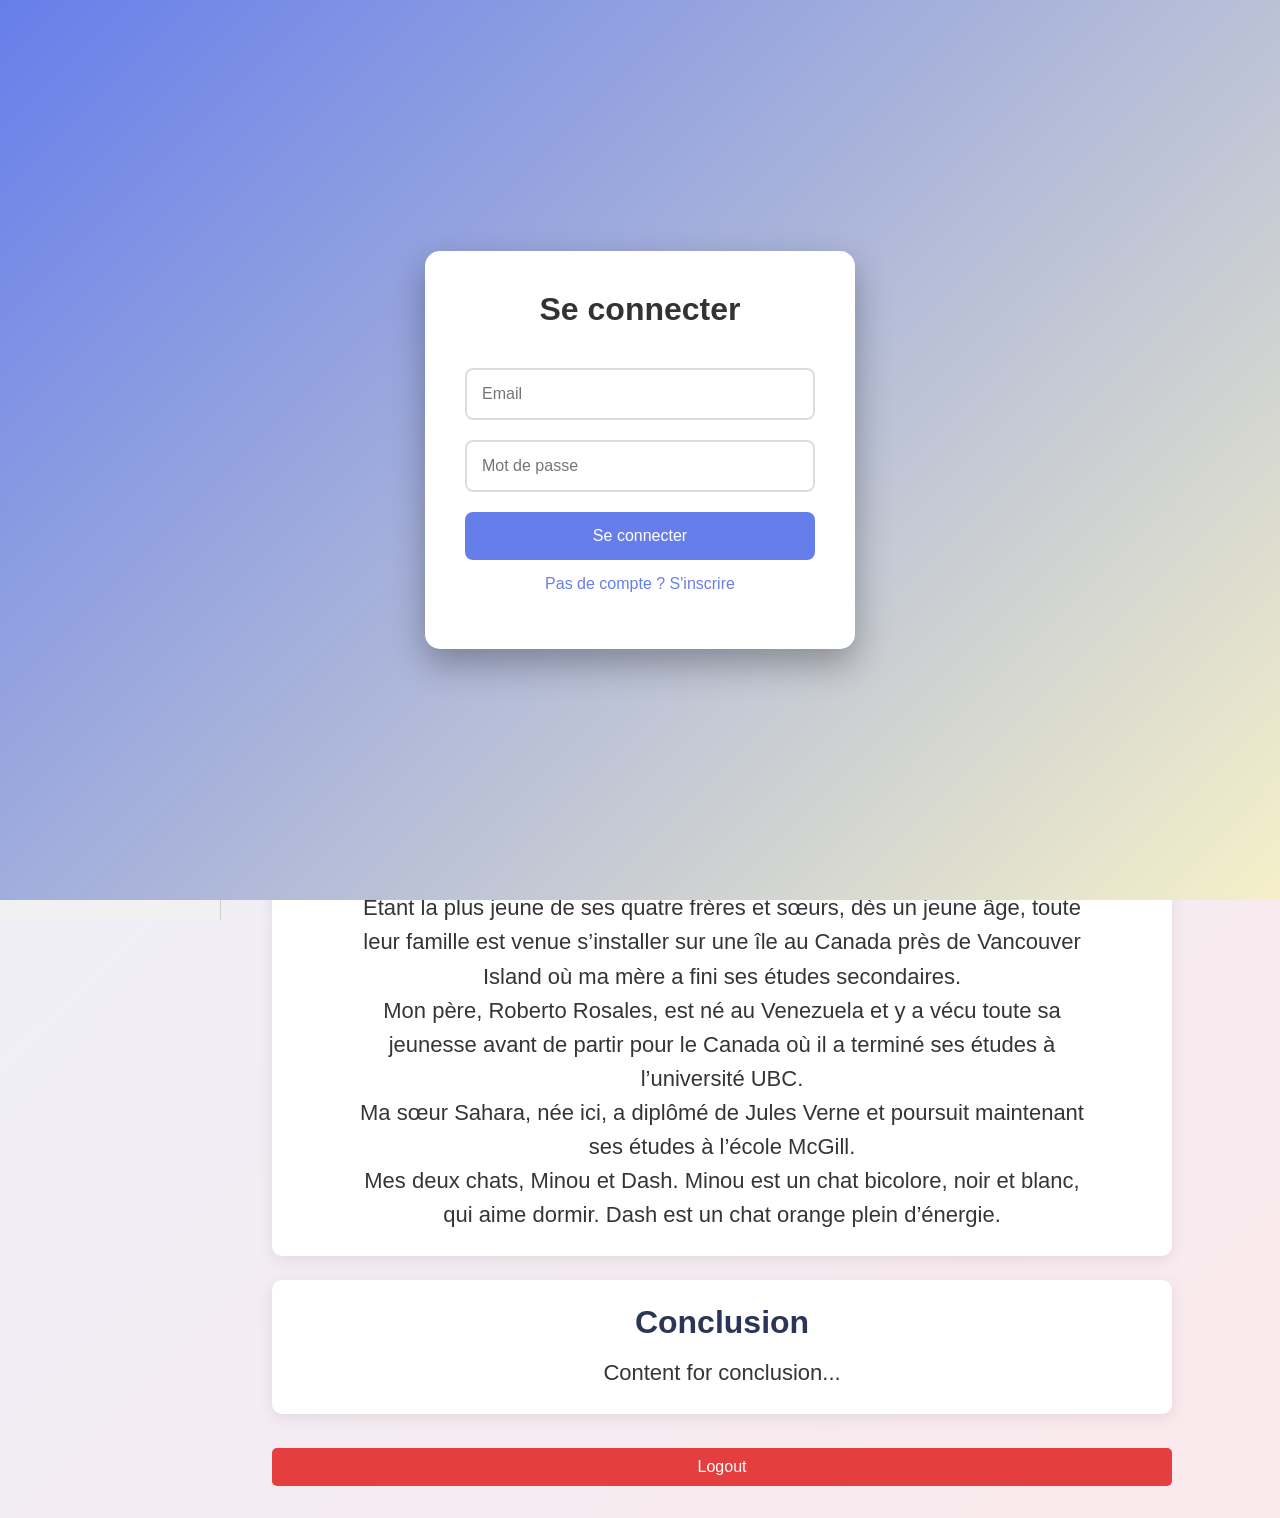
==== index.html @ a955744c "Update index.html" ====
<!DOCTYPE html>
<html lang="fr">
<head>
  <meta charset="UTF-8" />
  <title>Home</title>
  <meta name="viewport" content="width=device-width, initial-scale=1.0" />
  <style>

        #loginOverlay {
            position: fixed; top: 0; left: 0; width: 100%; height: 100%;
            background: linear-gradient(135deg, #667eea 0%, #f5f0c9 100%);
            display: flex; justify-content: center; align-items: center;
            z-index: 9999;
        }

        #loginForm {
            background: white; padding: 40px; border-radius: 15px;
            box-shadow: 0 15px 35px rgba(0,0,0,0.3); text-align: center;
            max-width: 350px; width: 90%;
        }

        #loginForm h2 { color: #333; margin-bottom: 30px; }

        input { width: 100%; padding: 15px; margin: 10px 0; border: 2px solid #ddd;
                border-radius: 8px; font-size: 16px; box-sizing: border-box; }

        input:focus { border-color: #667eea; outline: none; }

        button { background: #667eea; color: white; border: none; padding: 15px;
                 border-radius: 8px; font-size: 16px; cursor: pointer; width: 100%;
                 margin-top: 10px; transition: background 0.3s; }

        button:hover { background: #5a67d8; }

        #error { color: #e53e3e; margin-top: 10px; display: none; }


        #mainContent { display: none; padding: 20px; }

    body {
      background: linear-gradient(135deg, #e9f1fc 0%, #fbe9ec 100%);
      font-family: 'Inter', Arial, sans-serif;
      margin: 0;
    }
    .topnav {
      position: fixed;
      top: 0;
      left: 0;
      width: 100%;
      height: 50px;
      background-color: #333;
      z-index: 1000;
      display: flex;
      align-items: center;
    }
    .topnav a {
      color: #f2f2f2;
      text-align: center;
      padding: 14px 20px;
      font-size: 17px;
      text-decoration: none;
      transition: background 0.2s, color 0.2s;
    }
    .topnav a:hover {
      background-color: #ddd;
      color: black;
    }
    .sidebar {
      position: fixed;
      top: 50px;
      left: 0;
      width: 220px;
      height: calc(100% - 50px);
      background-color: #f1f1f1;
      border-right: 1px solid #ccc;
      padding: 20px 0 0 0;
      z-index: 500;
    }
    .sidebar a {
      display: block;
      color: black;
      padding: 10px 22px;
      text-decoration: none;
      transition: background 0.2s, color 0.2s;
      font-size: 17px;
    }
    .sidebar a:hover {
      background-color: #555;
      color: white;
    }
    .content {
      margin-left: 240px;
      margin-top: 50px;
      padding: 32px;
      max-width: 900px;
    }
    .section-box {
      background: #fff;
      margin-bottom: 24px;
      padding: 24px;
      border-radius: 10px;
      box-shadow: 0 4px 16px rgba(0,0,0,0.08);
    }
    .title {
      font-family: 'Comic Sans MS', cursive, sans-serif;
      text-align: center;
      font-size: 54px;
      font-weight: bold;
      margin: 0 0 24px 0;
    }
    .fixed-text {
      font-size: 38px;
      font-weight: bold;
      margin: 0 0 18px 0;
      text-align: center;
      color: #183153;
    }
    .about-me {
      font-size: 23px;
      font-weight: 500;
      margin-top: 25px;
      margin-bottom: 15px;
      text-align: center;
    }
    h2 {
      font-size: 32px;
      margin-top: 0;
      margin-bottom: 15px;
      color: #2a3558;
      text-align: center;
    }
    img {
      display: block;
      margin: 18px auto;
      width: 220px;
      max-width: 100%;
      height: auto;
      border-radius: 7px;
      box-shadow: 0 2px 12px rgba(0,0,0,0.12);
      transition: box-shadow 0.2s;
    }
    img:hover {
      box-shadow: 0 4px 18px rgba(72, 136, 255, 0.15);
      background-color: lightgray;
    }
    .hobbies-list {
      display: flex;
      justify-content: center;
      gap: 32px;
      margin-bottom: 24px;
    }
    .family-text {
      font-size: 22px;
      line-height: 1.55;
      color: #353535;
      text-align: center;
      margin: 0 auto;
      max-width: 750px;
    }
    @media (max-width: 800px) {
      .content {
        margin-left: 0;
        padding: 18px;
        max-width: 100%;
      }
      .sidebar {
        position: static;
        width: 100%;
        height: auto;
        border-right: none;
        background: #eee;
        display: flex;
        flex-wrap: wrap;
        justify-content: center;
      }
      .sidebar a {
        padding: 8px 16px;
        font-size: 15px;
      }

    }
  </style>
</head>
<script>
    let isSignUpMode = false;


    function toggleMode() {
        isSignUpMode = !isSignUpMode;
        const title = document.getElementById('formTitle');
        const btn = document.getElementById('submitBtn');
        const toggle = document.getElementById('toggleText');
        const errorMsg = document.getElementById('error');

        errorMsg.style.display = 'none';

        if (isSignUpMode) {
            title.innerText = "S'inscrire";
            btn.innerText = "Créer mon compte";
            toggle.innerText = "Déjà un compte ? Se connecter";
        } else {
            title.innerText = "Se connecter";
            btn.innerText = "Connecter";
            toggle.innerText = "Pas de compte ? S'inscrire";
        }
    }


    function handleAuth() {
        const email = document.getElementById('emailInput').value;
        const password = document.getElementById('passInput').value;
        const errorMsg = document.getElementById('error');

        if (!email || !password) {
            errorMsg.innerText = "Veuillez remplir tous les champs.";
            errorMsg.style.display = 'block';
            return;
        }

        if (isSignUpMode) {


            alert("Compte créé ! Vous pouvez maintenant vous connecter.");
            const { data, error } = await supabase.auth.signInWithPassword({
    email: email,
    password: password
  });

    function loginSuccess() {
        document.getElementById('loginOverlay').style.display = 'none';
        document.getElementById('mainContent').style.display = 'block';
        localStorage.setItem('isLoggedIn', 'true');
    }

    function logout() {
        localStorage.removeItem('isLoggedIn');
        location.reload();
    }

    window.onload = function() {
        if (localStorage.getItem('isLoggedIn') === 'true') {
            loginSuccess();
        }
    }
</script>

<body>
  <div id="loginOverlay">
    <div id="loginOverlay">
    <div id="loginForm">
        <h2 id="formTitle">Se connecter</h2>
        <input type="email" id="emailInput" placeholder="Email">
        <input type="password" id="passInput" placeholder="Mot de passe">
        <button id="submitBtn" onclick="handleAuth()">Se connecter</button>

        <p id="toggleText" style="margin-top:15px; cursor:pointer; color:#667eea;" onclick="toggleMode()">
            Pas de compte ? S'inscrire
        </p>
        <div id="error"></div>
    </div>
</div>
        <h2>Se connecter</h2>
        <input type="email" id="emailInput" placeholder="Inserer votre email">
        <input type="password" id="passInput" placeholder="Mot de passe">
        <button onclick="checkLogin()">Connecter</button>
        <div id="error">❌ Wrong email or password!</div>
    </div>
</div>


<div id="mainContent">
  </div>

    <h2 id="section1">Introduction</h2>
    <div class="topnav" id="myTopnav">
      <a href="Home.html">Home</a>
      <a href="html/À propos.html">À propos</a>
      <a href="html/Contact.html">Contact</a>
      <a href="html/Sources.html">Sources</a>
    </div>

    <div class="sidebar">
      <a href="#section1">Introduction</a>
      <a href="#section2">Passes temps</a>
      <a href="#section3">Ma famille</a>
      <a href="#section4">Conclusion</a>
    </div>

    <div class="content">
      <div class="section-box">
        <div class="title">Siteweb</div>
        <div class="fixed-text">Vytas Rosales</div>
        <img src="https://cdn-icons-png.flaticon.com/512/3276/3276535.png" alt="Vytas Icon">
        <div class="about-me">
          Bonjour je m'appelle Vytas, je suis un étudiant à l'école secondaire
          <a href="https://julesverne.csf.bc.ca">Jules-Verne</a>.<br />
          Bienvenue à mon site !!!<br>
          N’hésitez pas à cliquer sur les boutons pour apprendre plus à propos de moi.
        </div>
      </div>
      <div class="section-box">
        <h2 id="section2">Mes Passes Temps</h2>
        <div class="hobbies-list">
        <a href="html/Guitare.html">
            <img src="https://www.washburn.com/wp-content/uploads/2019/01/BTSC56SCE-D-U-front.png" alt="Guitare" />
          </a>
          <a href="html/Cadets.html">
            <img src="https://upload.wikimedia.org/wikipedia/commons/2/24/RCACC_Badge.svg" alt="Cadets" />
          </a>
          <a href="html/Karate.html">
            <img src="https://freesvg.org/img/karateguy.png" alt="Karate" />
          </a>
        </div>
      </div>
      <div class="section-box">
        <h2 id="section3">Ma Famille</h2>
        <p class="family-text">
          Ma famille se compose de moi, ma sœur, ma mère, mon père et deux chats de compagnie.<br>
          Je m’appelle Vytas Javier Rosales, né en août 2010 à Vancouver.<br>
          Ma mère, Maria Térésa Javier, est née dans les îles des Philippines.<br>
          Étant la plus jeune de ses quatre frères et sœurs, dès un jeune âge, toute leur famille est venue s’installer sur une île au Canada près de Vancouver Island où ma mère a fini ses études secondaires.<br>
          Mon père, Roberto Rosales, est né au Venezuela et y a vécu toute sa jeunesse avant de partir pour le Canada où il a terminé ses études à l’université UBC.<br>
          Ma sœur Sahara, née ici, a diplômé de Jules Verne et poursuit maintenant ses études à l’école McGill.<br>
          Mes deux chats, Minou et Dash. Minou est un chat bicolore, noir et blanc, qui aime dormir. Dash est un chat orange plein d’énergie.
        </p>
      </div>
      <div class="section-box">
        <h2 id="section4">Conclusion</h2>
        <p class="family-text">Content for conclusion...</p>
      </div>

    <button onclick="logout()" style="background:#e53e3e; color:white; border:none; padding:10px 20px; border-radius:5px; cursor:pointer;">
        Logout
    </button>
  </div>
    <script type="module" src="JS/app.js"></script>
</body>
</html>
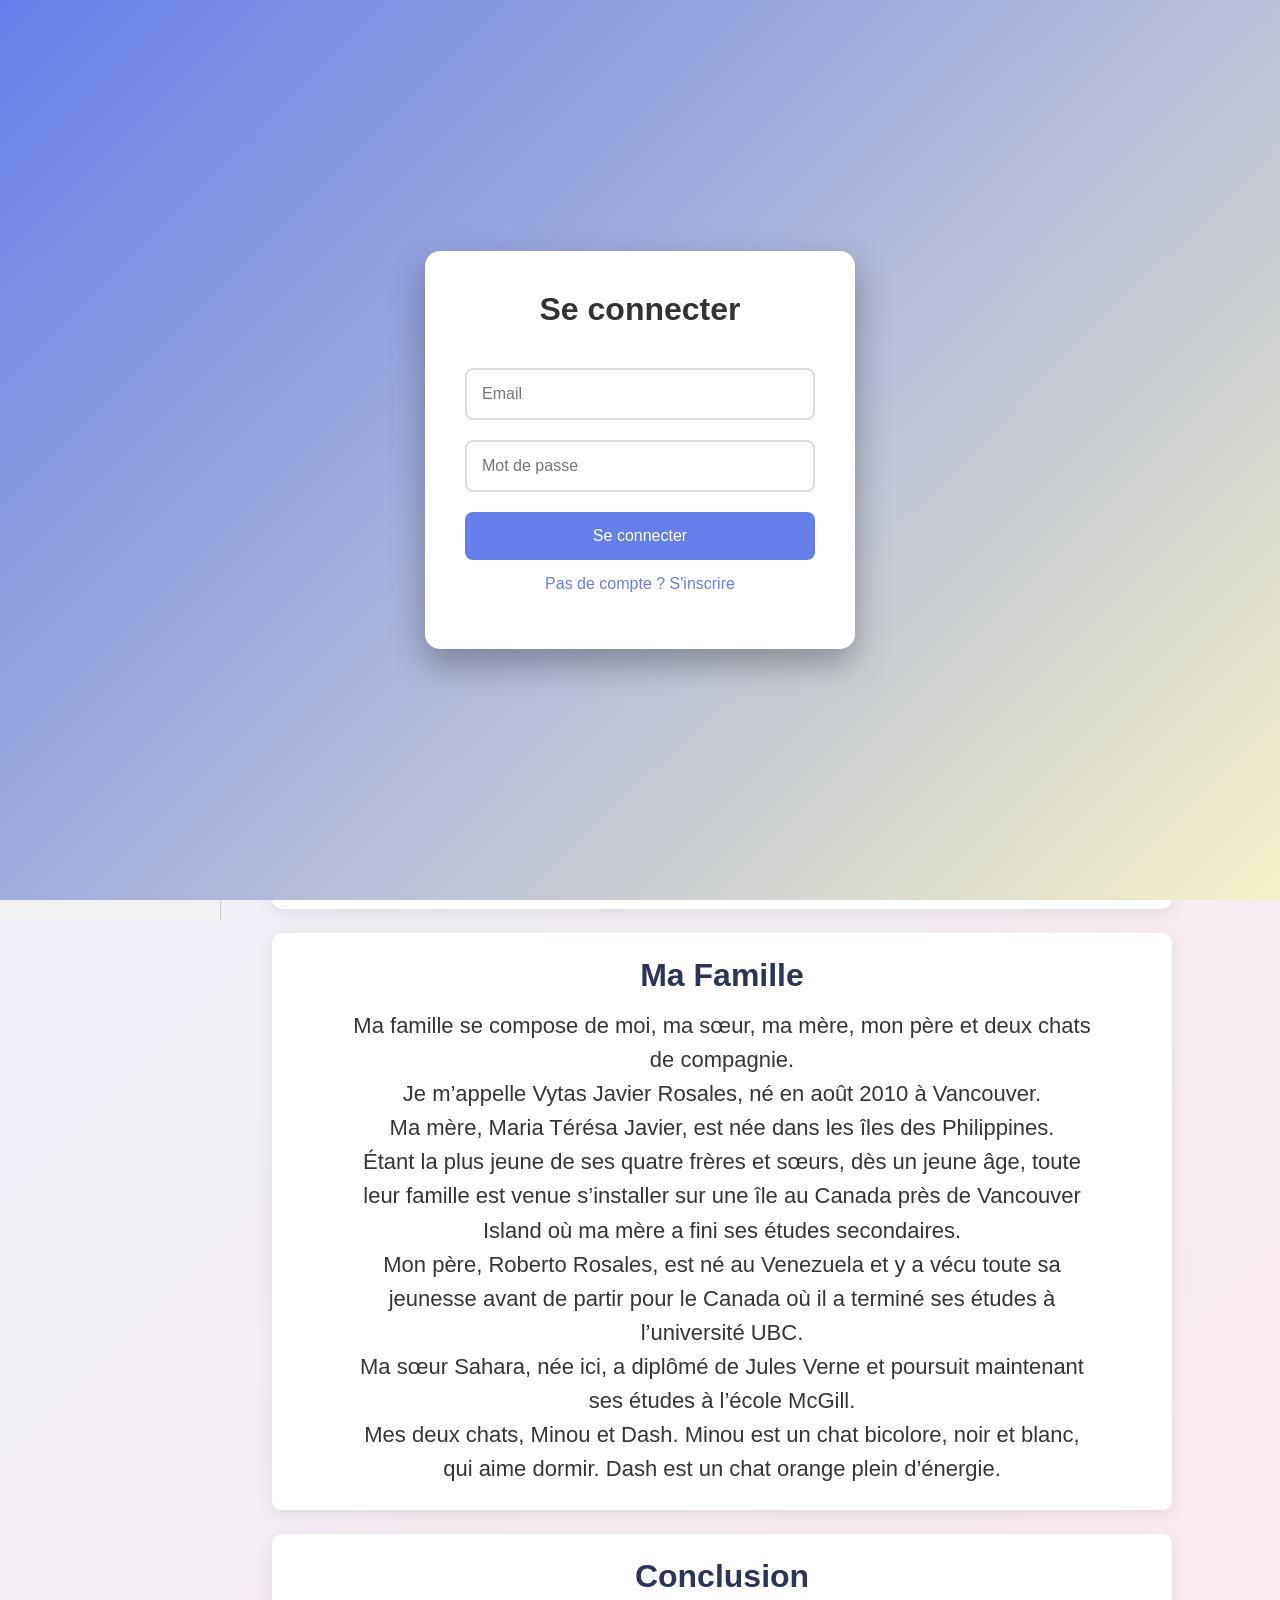
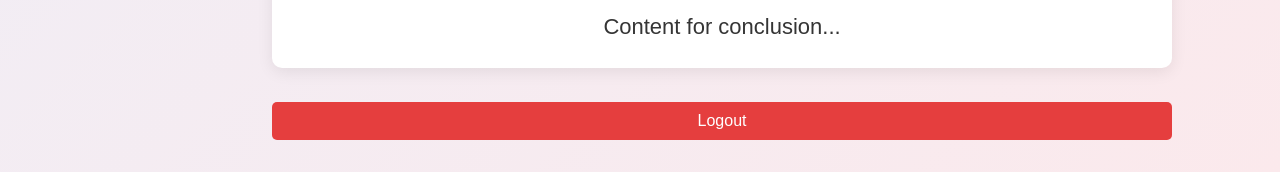
==== commit ea81ca60: "Update index.html" ====
--- a/index.html
+++ b/index.html
@@ -206,11 +206,11 @@
     }
 
 
-    function handleAuth() {
+        async function handleAuth() {
         const email = document.getElementById('emailInput').value;
         const password = document.getElementById('passInput').value;
         const errorMsg = document.getElementById('error');
-
+       
         if (!email || !password) {
             errorMsg.innerText = "Veuillez remplir tous les champs.";
             errorMsg.style.display = 'block';
@@ -246,7 +246,6 @@
 
 <body>
   <div id="loginOverlay">
-    <div id="loginOverlay">
     <div id="loginForm">
         <h2 id="formTitle">Se connecter</h2>
         <input type="email" id="emailInput" placeholder="Email">
@@ -262,7 +261,7 @@
         <h2>Se connecter</h2>
         <input type="email" id="emailInput" placeholder="Inserer votre email">
         <input type="password" id="passInput" placeholder="Mot de passe">
-        <button onclick="checkLogin()">Connecter</button>
+        <button id="submitBtn" onclick="handleAuth()">Connecter</button>
         <div id="error">❌ Wrong email or password!</div>
     </div>
 </div>
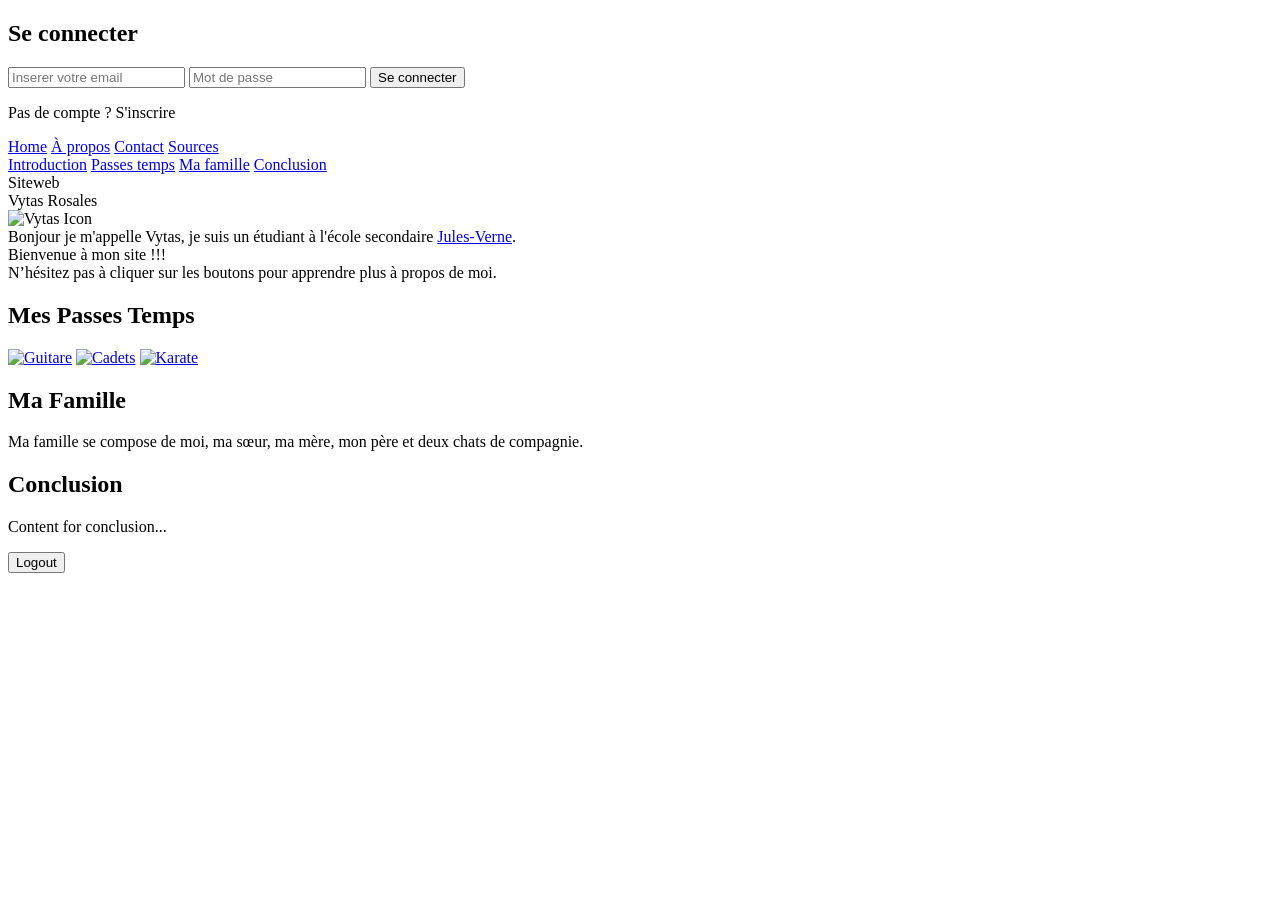
==== commit 3b02ad8a: "Update index.html" ====
--- a/index.html
+++ b/index.html
@@ -2,275 +2,25 @@
 <html lang="fr">
 <head>
   <meta charset="UTF-8" />
+  <meta name="viewport" content="width=device-width, initial-scale=1.0" />
   <title>Home</title>
-  <meta name="viewport" content="width=device-width, initial-scale=1.0" />
-  <style>
-
-        #loginOverlay {
-            position: fixed; top: 0; left: 0; width: 100%; height: 100%;
-            background: linear-gradient(135deg, #667eea 0%, #f5f0c9 100%);
-            display: flex; justify-content: center; align-items: center;
-            z-index: 9999;
-        }
-
-        #loginForm {
-            background: white; padding: 40px; border-radius: 15px;
-            box-shadow: 0 15px 35px rgba(0,0,0,0.3); text-align: center;
-            max-width: 350px; width: 90%;
-        }
-
-        #loginForm h2 { color: #333; margin-bottom: 30px; }
-
-        input { width: 100%; padding: 15px; margin: 10px 0; border: 2px solid #ddd;
-                border-radius: 8px; font-size: 16px; box-sizing: border-box; }
-
-        input:focus { border-color: #667eea; outline: none; }
-
-        button { background: #667eea; color: white; border: none; padding: 15px;
-                 border-radius: 8px; font-size: 16px; cursor: pointer; width: 100%;
-                 margin-top: 10px; transition: background 0.3s; }
-
-        button:hover { background: #5a67d8; }
-
-        #error { color: #e53e3e; margin-top: 10px; display: none; }
-
-
-        #mainContent { display: none; padding: 20px; }
-
-    body {
-      background: linear-gradient(135deg, #e9f1fc 0%, #fbe9ec 100%);
-      font-family: 'Inter', Arial, sans-serif;
-      margin: 0;
-    }
-    .topnav {
-      position: fixed;
-      top: 0;
-      left: 0;
-      width: 100%;
-      height: 50px;
-      background-color: #333;
-      z-index: 1000;
-      display: flex;
-      align-items: center;
-    }
-    .topnav a {
-      color: #f2f2f2;
-      text-align: center;
-      padding: 14px 20px;
-      font-size: 17px;
-      text-decoration: none;
-      transition: background 0.2s, color 0.2s;
-    }
-    .topnav a:hover {
-      background-color: #ddd;
-      color: black;
-    }
-    .sidebar {
-      position: fixed;
-      top: 50px;
-      left: 0;
-      width: 220px;
-      height: calc(100% - 50px);
-      background-color: #f1f1f1;
-      border-right: 1px solid #ccc;
-      padding: 20px 0 0 0;
-      z-index: 500;
-    }
-    .sidebar a {
-      display: block;
-      color: black;
-      padding: 10px 22px;
-      text-decoration: none;
-      transition: background 0.2s, color 0.2s;
-      font-size: 17px;
-    }
-    .sidebar a:hover {
-      background-color: #555;
-      color: white;
-    }
-    .content {
-      margin-left: 240px;
-      margin-top: 50px;
-      padding: 32px;
-      max-width: 900px;
-    }
-    .section-box {
-      background: #fff;
-      margin-bottom: 24px;
-      padding: 24px;
-      border-radius: 10px;
-      box-shadow: 0 4px 16px rgba(0,0,0,0.08);
-    }
-    .title {
-      font-family: 'Comic Sans MS', cursive, sans-serif;
-      text-align: center;
-      font-size: 54px;
-      font-weight: bold;
-      margin: 0 0 24px 0;
-    }
-    .fixed-text {
-      font-size: 38px;
-      font-weight: bold;
-      margin: 0 0 18px 0;
-      text-align: center;
-      color: #183153;
-    }
-    .about-me {
-      font-size: 23px;
-      font-weight: 500;
-      margin-top: 25px;
-      margin-bottom: 15px;
-      text-align: center;
-    }
-    h2 {
-      font-size: 32px;
-      margin-top: 0;
-      margin-bottom: 15px;
-      color: #2a3558;
-      text-align: center;
-    }
-    img {
-      display: block;
-      margin: 18px auto;
-      width: 220px;
-      max-width: 100%;
-      height: auto;
-      border-radius: 7px;
-      box-shadow: 0 2px 12px rgba(0,0,0,0.12);
-      transition: box-shadow 0.2s;
-    }
-    img:hover {
-      box-shadow: 0 4px 18px rgba(72, 136, 255, 0.15);
-      background-color: lightgray;
-    }
-    .hobbies-list {
-      display: flex;
-      justify-content: center;
-      gap: 32px;
-      margin-bottom: 24px;
-    }
-    .family-text {
-      font-size: 22px;
-      line-height: 1.55;
-      color: #353535;
-      text-align: center;
-      margin: 0 auto;
-      max-width: 750px;
-    }
-    @media (max-width: 800px) {
-      .content {
-        margin-left: 0;
-        padding: 18px;
-        max-width: 100%;
-      }
-      .sidebar {
-        position: static;
-        width: 100%;
-        height: auto;
-        border-right: none;
-        background: #eee;
-        display: flex;
-        flex-wrap: wrap;
-        justify-content: center;
-      }
-      .sidebar a {
-        padding: 8px 16px;
-        font-size: 15px;
-      }
-
-    }
-  </style>
+  <link rel="stylesheet" href="css/style.css" />
+  <script src="https://cdn.jsdelivr.net/npm/@supabase/supabase-js@2"></script>
+  <script type="module" src="JS/app.js" defer></script>
 </head>
-<script>
-    let isSignUpMode = false;
-
-
-    function toggleMode() {
-        isSignUpMode = !isSignUpMode;
-        const title = document.getElementById('formTitle');
-        const btn = document.getElementById('submitBtn');
-        const toggle = document.getElementById('toggleText');
-        const errorMsg = document.getElementById('error');
-
-        errorMsg.style.display = 'none';
-
-        if (isSignUpMode) {
-            title.innerText = "S'inscrire";
-            btn.innerText = "Créer mon compte";
-            toggle.innerText = "Déjà un compte ? Se connecter";
-        } else {
-            title.innerText = "Se connecter";
-            btn.innerText = "Connecter";
-            toggle.innerText = "Pas de compte ? S'inscrire";
-        }
-    }
-
-
-        async function handleAuth() {
-        const email = document.getElementById('emailInput').value;
-        const password = document.getElementById('passInput').value;
-        const errorMsg = document.getElementById('error');
-       
-        if (!email || !password) {
-            errorMsg.innerText = "Veuillez remplir tous les champs.";
-            errorMsg.style.display = 'block';
-            return;
-        }
-
-        if (isSignUpMode) {
-
-
-            alert("Compte créé ! Vous pouvez maintenant vous connecter.");
-            const { data, error } = await supabase.auth.signInWithPassword({
-    email: email,
-    password: password
-  });
-
-    function loginSuccess() {
-        document.getElementById('loginOverlay').style.display = 'none';
-        document.getElementById('mainContent').style.display = 'block';
-        localStorage.setItem('isLoggedIn', 'true');
-    }
-
-    function logout() {
-        localStorage.removeItem('isLoggedIn');
-        location.reload();
-    }
-
-    window.onload = function() {
-        if (localStorage.getItem('isLoggedIn') === 'true') {
-            loginSuccess();
-        }
-    }
-</script>
-
 <body>
   <div id="loginOverlay">
     <div id="loginForm">
-        <h2 id="formTitle">Se connecter</h2>
-        <input type="email" id="emailInput" placeholder="Email">
-        <input type="password" id="passInput" placeholder="Mot de passe">
-        <button id="submitBtn" onclick="handleAuth()">Se connecter</button>
-
-        <p id="toggleText" style="margin-top:15px; cursor:pointer; color:#667eea;" onclick="toggleMode()">
-            Pas de compte ? S'inscrire
-        </p>
-        <div id="error"></div>
+      <h2 id="formTitle">Se connecter</h2>
+      <input type="email" id="emailInput" placeholder="Inserer votre email" />
+      <input type="password" id="passInput" placeholder="Mot de passe" />
+      <button id="submitBtn">Se connecter</button>
+      <p id="toggleText">Pas de compte ? S'inscrire</p>
+      <div id="error"></div>
     </div>
-</div>
-        <h2>Se connecter</h2>
-        <input type="email" id="emailInput" placeholder="Inserer votre email">
-        <input type="password" id="passInput" placeholder="Mot de passe">
-        <button id="submitBtn" onclick="handleAuth()">Connecter</button>
-        <div id="error">❌ Wrong email or password!</div>
-    </div>
-</div>
-
-
-<div id="mainContent">
   </div>
 
-    <h2 id="section1">Introduction</h2>
+  <div id="mainContent" class="hidden">
     <div class="topnav" id="myTopnav">
       <a href="Home.html">Home</a>
       <a href="html/À propos.html">À propos</a>
@@ -293,45 +43,32 @@
         <div class="about-me">
           Bonjour je m'appelle Vytas, je suis un étudiant à l'école secondaire
           <a href="https://julesverne.csf.bc.ca">Jules-Verne</a>.<br />
-          Bienvenue à mon site !!!<br>
+          Bienvenue à mon site !!!<br />
           N’hésitez pas à cliquer sur les boutons pour apprendre plus à propos de moi.
         </div>
       </div>
+
       <div class="section-box">
         <h2 id="section2">Mes Passes Temps</h2>
         <div class="hobbies-list">
-        <a href="html/Guitare.html">
-            <img src="https://www.washburn.com/wp-content/uploads/2019/01/BTSC56SCE-D-U-front.png" alt="Guitare" />
-          </a>
-          <a href="html/Cadets.html">
-            <img src="https://upload.wikimedia.org/wikipedia/commons/2/24/RCACC_Badge.svg" alt="Cadets" />
-          </a>
-          <a href="html/Karate.html">
-            <img src="https://freesvg.org/img/karateguy.png" alt="Karate" />
-          </a>
+          <a href="html/Guitare.html"><img src="https://www.washburn.com/wp-content/uploads/2019/01/BTSC56SCE-D-U-front.png" alt="Guitare" /></a>
+          <a href="html/Cadets.html"><img src="https://upload.wikimedia.org/wikipedia/commons/2/24/RCACC_Badge.svg" alt="Cadets" /></a>
+          <a href="html/Karate.html"><img src="https://freesvg.org/img/karateguy.png" alt="Karate" /></a>
         </div>
       </div>
+
       <div class="section-box">
         <h2 id="section3">Ma Famille</h2>
-        <p class="family-text">
-          Ma famille se compose de moi, ma sœur, ma mère, mon père et deux chats de compagnie.<br>
-          Je m’appelle Vytas Javier Rosales, né en août 2010 à Vancouver.<br>
-          Ma mère, Maria Térésa Javier, est née dans les îles des Philippines.<br>
-          Étant la plus jeune de ses quatre frères et sœurs, dès un jeune âge, toute leur famille est venue s’installer sur une île au Canada près de Vancouver Island où ma mère a fini ses études secondaires.<br>
-          Mon père, Roberto Rosales, est né au Venezuela et y a vécu toute sa jeunesse avant de partir pour le Canada où il a terminé ses études à l’université UBC.<br>
-          Ma sœur Sahara, née ici, a diplômé de Jules Verne et poursuit maintenant ses études à l’école McGill.<br>
-          Mes deux chats, Minou et Dash. Minou est un chat bicolore, noir et blanc, qui aime dormir. Dash est un chat orange plein d’énergie.
-        </p>
+        <p class="family-text">Ma famille se compose de moi, ma sœur, ma mère, mon père et deux chats de compagnie.</p>
       </div>
+
       <div class="section-box">
         <h2 id="section4">Conclusion</h2>
         <p class="family-text">Content for conclusion...</p>
       </div>
 
-    <button onclick="logout()" style="background:#e53e3e; color:white; border:none; padding:10px 20px; border-radius:5px; cursor:pointer;">
-        Logout
-    </button>
+      <button id="logoutBtn" class="logout-btn">Logout</button>
+    </div>
   </div>
-    <script type="module" src="JS/app.js"></script>
 </body>
 </html>
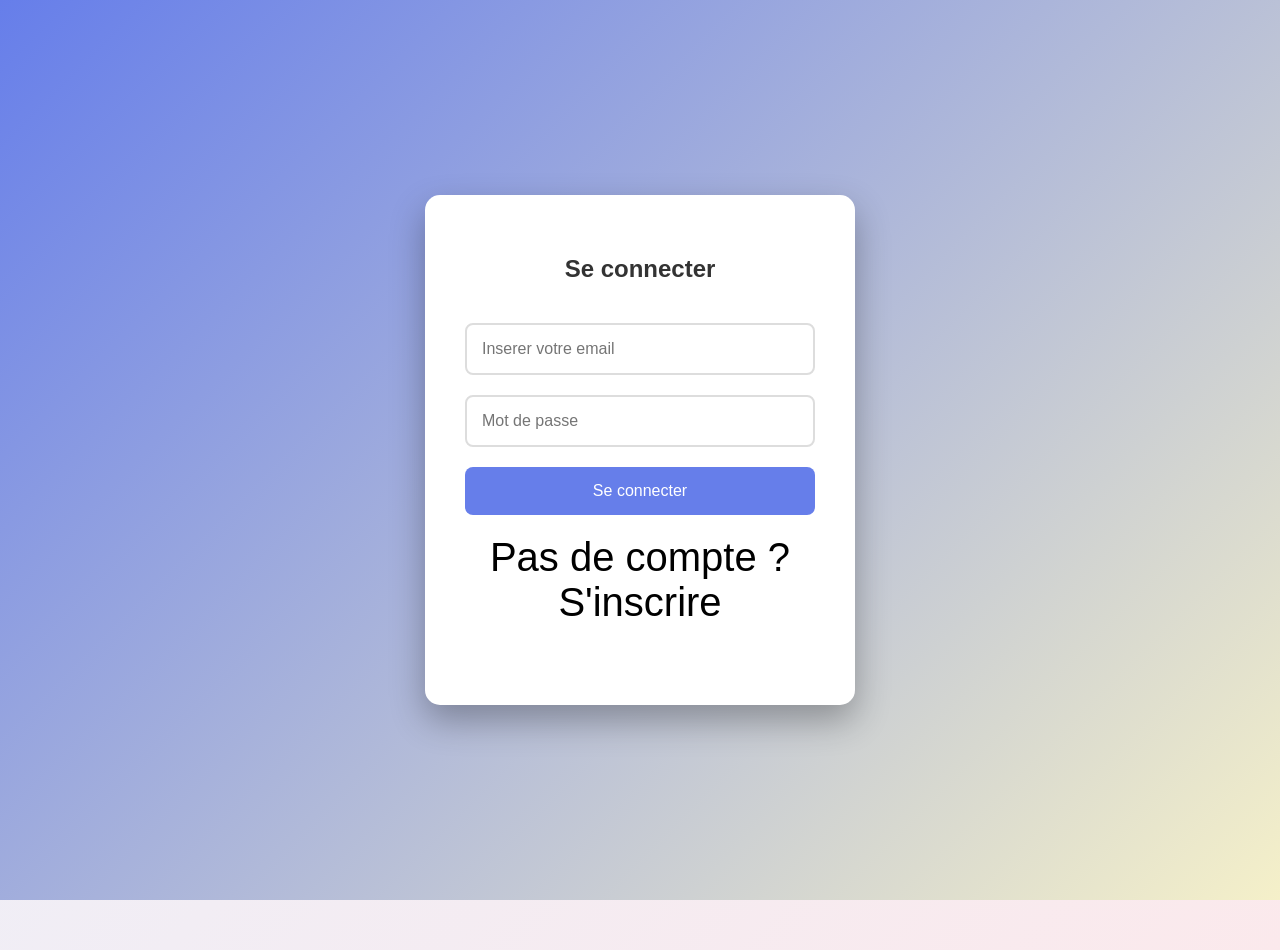
==== commit 21738982: "Update index.html" ====
--- a/index.html
+++ b/index.html
@@ -4,7 +4,7 @@
   <meta charset="UTF-8" />
   <meta name="viewport" content="width=device-width, initial-scale=1.0" />
   <title>Home</title>
-  <link rel="stylesheet" href="css/style.css" />
+  <link rel="stylesheet" href="CSS/style.css" />
   <script src="https://cdn.jsdelivr.net/npm/@supabase/supabase-js@2"></script>
   <script type="module" src="JS/app.js" defer></script>
 </head>
@@ -22,10 +22,13 @@
 
   <div id="mainContent" class="hidden">
     <div class="topnav" id="myTopnav">
-      <a href="Home.html">Home</a>
-      <a href="html/À propos.html">À propos</a>
-      <a href="html/Contact.html">Contact</a>
-      <a href="html/Sources.html">Sources</a>
+      <a href="index.html" class="active">Home</a>
+      <a href="HTML/À propos.html">À propos</a>
+      <a href="HTML/Contact.html">Contact</a>
+      <a href="HTML/Sources.html">Sources</a>
+      <a href="javascript:void(0);" class="icon" onclick="myFunction()">
+        <i class="fa fa-bars"></i>
+      </a>
     </div>
 
     <div class="sidebar">
@@ -39,7 +42,7 @@
       <div class="section-box">
         <div class="title">Siteweb</div>
         <div class="fixed-text">Vytas Rosales</div>
-        <img src="https://cdn-icons-png.flaticon.com/512/3276/3276535.png" alt="Vytas Icon">
+        <img src="https://cdn-icons-png.flaticon.com/512/3276/3276535.png" alt="Vytas Icon" />
         <div class="about-me">
           Bonjour je m'appelle Vytas, je suis un étudiant à l'école secondaire
           <a href="https://julesverne.csf.bc.ca">Jules-Verne</a>.<br />
@@ -51,15 +54,29 @@
       <div class="section-box">
         <h2 id="section2">Mes Passes Temps</h2>
         <div class="hobbies-list">
-          <a href="html/Guitare.html"><img src="https://www.washburn.com/wp-content/uploads/2019/01/BTSC56SCE-D-U-front.png" alt="Guitare" /></a>
-          <a href="html/Cadets.html"><img src="https://upload.wikimedia.org/wikipedia/commons/2/24/RCACC_Badge.svg" alt="Cadets" /></a>
-          <a href="html/Karate.html"><img src="https://freesvg.org/img/karateguy.png" alt="Karate" /></a>
+          <a href="HTML/Guitare.html">
+            <img src="https://www.washburn.com/wp-content/uploads/2019/01/BTSC56SCE-D-U-front.png" alt="Guitare" />
+          </a>
+          <a href="HTML/Cadets.html">
+            <img src="https://upload.wikimedia.org/wikipedia/commons/2/24/RCACC_Badge.svg" alt="Cadets" />
+          </a>
+          <a href="HTML/Karate.html">
+            <img src="https://freesvg.org/img/karateguy.png" alt="Karate" />
+          </a>
         </div>
       </div>
 
       <div class="section-box">
         <h2 id="section3">Ma Famille</h2>
-        <p class="family-text">Ma famille se compose de moi, ma sœur, ma mère, mon père et deux chats de compagnie.</p>
+        <p class="family-text">
+          Ma famille se compose de moi, ma sœur, ma mère, mon père et deux chats de propriété.<br />
+          Je m’appelle Vytas Javier Rosales, né en août 2010 à Vancouver.<br />
+          Ma mère, Maria Térésa Javier, est née dans les îles des Philippines.<br />
+          Étant la plus jeune de ses quatre frères et sœurs, dès un jeune âge, toute leur famille est venue s’installer sur une île au Canada près de Vancouver Island où ma mère a fini ses études secondaires.<br />
+          Mon père, Roberto Rosales, est né au Venezuela et y a vécu toute sa jeunesse avant de partir pour le Canada où il a terminé ses études à l’université UBC.<br />
+          Ma sœur Sahara, née ici, a diplômé de Jules Verne et poursuit maintenant ses études à l’école McGill.<br />
+          Mes deux chats, Minou et Dash. Minou est un chat bicolore, noir et blanc, qui aime dormir. Dash est un chat orange plein d’énergie.
+        </p>
       </div>
 
       <div class="section-box">
@@ -70,5 +87,16 @@
       <button id="logoutBtn" class="logout-btn">Logout</button>
     </div>
   </div>
+
+  <script>
+    function myFunction() {
+      var x = document.getElementById("myTopnav");
+      if (x.className === "topnav") {
+        x.className += " responsive";
+      } else {
+        x.className = "topnav";
+      }
+    }
+  </script>
 </body>
 </html>
--- a/CSS/style.css
+++ b/CSS/style.css
@@ -0,0 +1,301 @@
+/* Global */
+body {
+  height: 100vh;
+  background: linear-gradient(135deg, #e9f1fc 0%, #fbe9ec 100%);
+  font-family: "Inter", Arial, sans-serif;
+  margin: 0;
+  padding-top: 50px;
+}
+
+/* Title */
+.title {
+  font-family: "Comic Sans MS", cursive, sans-serif;
+  text-align: center;
+  font-size: 54px;
+  font-weight: bold;
+  margin-top: 20px;
+  margin-bottom: 30px;
+}
+
+/* Topnav (dark theme) */
+.topnav {
+  position: fixed;
+  top: 0;
+  left: 0;
+  width: 100%;
+  height: 50px;
+  background-color: #333;
+  overflow: hidden;
+  z-index: 1000;
+  display: flex;
+  align-items: center;
+}
+
+.topnav a {
+  float: left;
+  display: block;
+  color: #f2f2f2;
+  text-align: center;
+  padding: 14px 16px;
+  text-decoration: none;
+  font-size: 17px;
+}
+
+.topnav a:hover {
+  background-color: #ddd;
+  color: black;
+}
+
+.topnav a.active {
+  background-color: #555;
+  color: white;
+}
+
+.topnav .icon {
+  display: none;
+}
+
+/* Mobile topnav */
+@media screen and (max-width: 600px) {
+  .topnav a:not(:first-child) {
+    display: none;
+  }
+
+  .topnav a.icon {
+    float: right;
+    display: block;
+  }
+
+  .topnav.responsive {
+    position: relative;
+  }
+
+  .topnav.responsive .icon {
+    position: absolute;
+    right: 0;
+    top: 0;
+  }
+
+  .topnav.responsive a {
+    float: none;
+    display: block;
+    text-align: left;
+  }
+}
+
+/* Text elements */
+.texte {
+  text-align: center;
+  font-size: 45px;
+  margin-top: 16px;
+  margin-bottom: 30px;
+}
+
+p {
+  text-align: center;
+  font-size: 40px;
+  margin-top: 20px;
+}
+
+/* Section box */
+.section-box {
+  background: #fff;
+  margin-bottom: 50px;
+  padding: 24px;
+  border-radius: 10px;
+  box-shadow: 0 4px 16px rgba(0, 0, 0, 0.08);
+}
+
+/* Circle button (Retourne) */
+.circle-button {
+  font-size: 28px;
+  color: #333;
+  text-decoration: none;
+}
+
+.circle-button:hover {
+  text-decoration: underline;
+}
+
+/* Email */
+.email {
+  text-align: center;
+  font-size: 30px;
+  margin-top: 40px;
+}
+
+/* Sidebar */
+.sidebar {
+  position: fixed;
+  top: 50px;
+  left: 0;
+  width: 220px;
+  height: calc(100% - 50px);
+  background-color: #f1f1f1;
+  border-right: 1px solid #ccc;
+  padding: 20px 0 0 0;
+  z-index: 500;
+}
+
+.sidebar a {
+  display: block;
+  color: black;
+  padding: 10px 22px;
+  text-decoration: none;
+  transition: background 0.2s, color 0.2s;
+  font-size: 17px;
+}
+
+.sidebar a:hover {
+  background-color: #555;
+  color: white;
+}
+
+/* Content area */
+.content {
+  margin-left: 240px;
+  margin-top: 50px;
+  padding: 32px;
+  max-width: 900px;
+}
+
+@media (max-width: 800px) {
+  .content {
+    margin-left: 0;
+    padding: 18px;
+    max-width: 100%;
+  }
+
+  .sidebar {
+    position: static;
+    width: 100%;
+    height: auto;
+    border-right: none;
+    background: #eee;
+    display: flex;
+    flex-wrap: wrap;
+    justify-content: center;
+  }
+
+  .sidebar a {
+    padding: 8px 16px;
+    font-size: 15px;
+  }
+}
+
+/* Login overlay */
+#loginOverlay {
+  position: fixed;
+  top: 0;
+  left: 0;
+  width: 100%;
+  height: 100%;
+  background: linear-gradient(135deg, #667eea 0%, #f5f0c9 100%);
+  display: flex;
+  justify-content: center;
+  align-items: center;
+  z-index: 9999;
+}
+
+#loginForm {
+  background: white;
+  padding: 40px;
+  border-radius: 15px;
+  box-shadow: 0 15px 35px rgba(0, 0, 0, 0.3);
+  text-align: center;
+  max-width: 350px;
+  width: 90%;
+}
+
+#loginForm h2 {
+  color: #333;
+  margin-bottom: 30px;
+}
+
+#loginForm input {
+  width: 100%;
+  padding: 15px;
+  margin: 10px 0;
+  border: 2px solid #ddd;
+  border-radius: 8px;
+  font-size: 16px;
+  box-sizing: border-box;
+}
+
+#loginForm input:focus {
+  border-color: #667eea;
+  outline: none;
+}
+
+#loginForm button {
+  background: #667eea;
+  color: white;
+  border: none;
+  padding: 15px;
+  border-radius: 8px;
+  font-size: 16px;
+  cursor: pointer;
+  width: 100%;
+  margin-top: 10px;
+  transition: background 0.3s;
+}
+
+#loginForm button:hover {
+  background: #5a67d8;
+}
+
+#error {
+  color: #e53e3e;
+  margin-top: 10px;
+  display: none;
+}
+
+#mainContent {
+  display: none;
+  padding: 20px;
+}
+
+.hidden {
+  display: none;
+}
+
+.fixed-text {
+  font-size: 38px;
+  font-weight: bold;
+  margin: 0 0 18px 0;
+  text-align: center;
+  color: #183153;
+}
+
+.about-me {
+  font-size: 23px;
+  font-weight: 500;
+  margin-top: 25px;
+  margin-bottom: 15px;
+  text-align: center;
+}
+
+.hobbies-list {
+  display: flex;
+  justify-content: center;
+  gap: 32px;
+  margin-bottom: 24px;
+}
+
+.family-text {
+  font-size: 22px;
+  line-height: 1.55;
+  color: #353535;
+  text-align: center;
+  margin: 0 auto;
+  max-width: 750px;
+}
+
+.logout-btn {
+  background: #e53e3e;
+  color: white;
+  border: none;
+  padding: 10px 20px;
+  border-radius: 5px;
+  cursor: pointer;
+}
